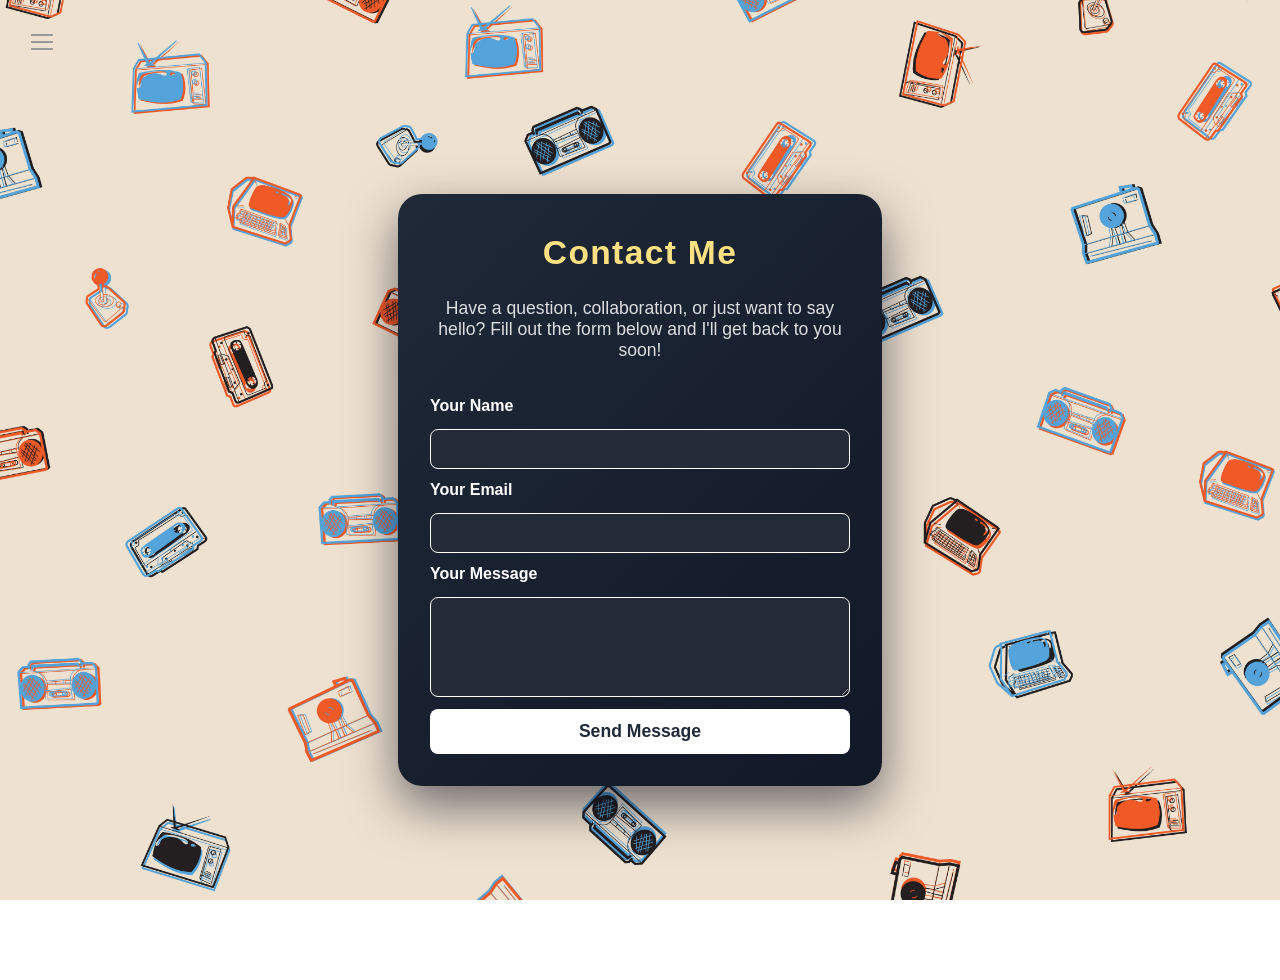
==== contact.html @ 7f72a53c "Added the website" ====
<!DOCTYPE html>
<html lang="en">
<head>
    <meta charset="UTF-8">
    <meta name="viewport" content="width=device-width,initial-scale=1">
    <title>Contact — Davis King</title>
    <link rel="stylesheet" href="assets/css/styles.css">
    <style>
        body {
            background: url('assets/images/background1.jpg') center center/cover no-repeat;
            min-height: 100vh;
            width: 100vw;
            margin: 0;
            font-family: 'Segoe UI', Arial, sans-serif;
        }
        .contact-hero {
            min-height: 100vh;
            display: flex;
            align-items: center;
            justify-content: center;
            padding: 40px 0;
        }
        .contact-card {
            background: linear-gradient(135deg,#1f2937 0%, #111827 100%);
            color: #fff;
            padding: 40px 32px 32px 32px;
            border-radius: 24px;
            max-width: 420px;
            width: 90vw;
            min-width: 320px;
            box-shadow: 0 20px 50px rgba(2,6,23,0.55);
            text-align: left;
            display: flex;
            flex-direction: column;
            align-items: center;
            gap: 18px;
        }
        .contact-card h1 {
            margin: 0 0 8px 0;
            font-size: 2.1rem;
            font-weight: 900;
            letter-spacing: 0.04em;
            color: #ffe082;
        }
        .contact-card p {
            margin: 0 0 18px 0;
            color: rgba(255,255,255,0.85);
            font-size: 1.1rem;
            text-align: center;
        }
        .contact-form {
            width: 100%;
            display: flex;
            flex-direction: column;
            gap: 12px;
        }
        .contact-form label {
            font-weight: 600;
            color: #ffffff;
            font-size: 1rem;
            margin-bottom: 2px;
        }
        .contact-form input, .contact-form textarea {
            width: 100%;
            padding: 10px 12px;
            border: 1.5px solid #ffffff;
            border-radius: 8px;
            font-size: 1rem;
            font-family: 'Segoe UI', Arial, sans-serif;
            background: #232b38;
            color: #fff;
            box-sizing: border-box;
            resize: vertical;
        }
        .contact-form textarea {
            min-height: 100px;
        }
        .contact-form button {
            background: #ffffff;
            color: #1f2937;
            font-weight: 700;
            font-size: 1.1rem;
            border: none;
            border-radius: 8px;
            padding: 12px 0;
            cursor: pointer;
            transition: background 0.18s;
        }
        .contact-form button:hover {
            background: #ffffff;
        }
        @media (max-width: 600px) {
            .contact-card { padding: 20px 6px; }
        }
    </style>
</head>
<body>
    <!-- Toggle Button -->
    <button id="navToggle" class="nav-toggle" aria-label="Open navigation">
        <span class="burger" aria-hidden="true"></span>
    </button>
    <!-- Navigation -->
    <nav class="navigation" id="navigation">
        <a class="Home" href="index.html">Home</a>
        <a class="Projects" href="projects.html">Projects</a>
        <a class="Contact" href="contact.html">Contact</a>
    </nav>
    <main>
        <div class="contact-hero">
            <div class="contact-card">
                <h1>Contact Me</h1>
                <p>Have a question, collaboration, or just want to say hello? Fill out the form below and I'll get back to you soon!</p>
                <form class="contact-form" action="https://formspree.io/f/mnqewqzv" method="POST">
                    <label for="name">Your Name</label>
                    <input type="text" id="name" name="name" required autocomplete="name">
                    <label for="email">Your Email</label>
                    <input type="email" id="email" name="email" required autocomplete="email">
                    <label for="message">Your Message</label>
                    <textarea id="message" name="message" required></textarea>
                    <button type="submit">Send Message</button>
                </form>
            </div>
        </div>
    </main>
    <script src="assets/js/script.js"></script>
</body>
</html>
---- assets/css/styles.css ----
.projects-bg {
    position: fixed;
    inset: 0;
    width: 100%;
    height: 100%;
    z-index: -1;
}

html, body {
    margin: 0;
    padding: 0;
    height: 100%;
}

.projects-page {
    position: relative;
    z-index: 1;
}

.projects-grid {
    background: #999999;
    border-radius: 24px;
    box-shadow: 0 8px 32px rgba(20,20,20,0.08);
    padding: 32px;
    
}
/*INDEX PAGE STYLES*/
/* Hero (index) — short cover */
.hero {
    padding: 20px 20px;
    display: flex;
    align-items: flex-start;
    justify-content: center;
    min-height: calc(100vh - 40px);
    background: url(../images/background2.JPG) center center/cover no-repeat;
}

.hero-card {
    background: linear-gradient(135deg,#1f2937 0%, #111827 100%);
    color: #fff;
    padding: 36px 28px;
    border-radius: 24px;
    max-width: 900px;
    width: 80vw;
    min-width: 320px;
    box-shadow: 0 20px 50px rgba(2,6,23,0.55);
    text-align: left;
    margin: 48px auto 0 auto;
    display: flex;
    flex-direction: column;
    align-items: center;
    gap: 18px;
}


.hero-card h1 { margin: 0 0 8px 0; font-size: 2.1rem; }
.hero-card .tagline { margin: 0 0 18px 0; color: rgba(255,255,255,0.85); }

.hero-ctas { display: flex; gap: 12px; }
.cta { display: inline-block; padding: 10px 16px; border-radius: 10px; text-decoration: none; font-weight:700 }
.cta.primary { background: #fff; color:#111; }
.cta.secondary { background: transparent; color:#fff; border: 1px solid rgba(255,255,255,0.08); }

@media (max-width:520px) {
    .hero-card { padding: 24px 18px; border-radius: 12px; }
    .hero-card h1 { font-size: 1.6rem }
}

/* Showcase Panel (index) */
/* Showcase Gallery Styles */
.showcase-gallery {
    display: flex;
    flex-wrap: wrap;
    gap: 18px;
    justify-content: center;
    margin: 24px 0;
}
.showcase-gallery .showcase-image {
    width: 180px;
    height: 180px;
    object-fit: cover;
    border-radius: 12px;
    box-shadow: 0 4px 16px rgba(0,0,0,0.12);
    transition: transform 0.2s;
}
.showcase-gallery .showcase-image:hover {
    transform: scale(1.06);
    box-shadow: 0 8px 24px rgba(0,0,0,0.18);
}
.showcase {
    padding: 80px 20px;
    background: rgb(47, 47, 47);
    min-height: 70vh;
    display: flex;
    align-items: center;
    justify-content: center;
    border-radius: 12px 12px 0 0;
}

.showcase-content {
    max-width: 800px;
    width: 100%;
    color: #fff;
    text-align: center;
}

.showcase-content h2 {
    margin: 0 0 12px 0;
    font-size: 2.4rem;
}

.showcase-content p {
    margin: 0 0 24px 0;
    color: rgba(255, 255, 255, 0.8);
    font-size: 1.1rem;
}



/*NAVIGATION MENU*
/* Toggle Button (hamburger -> X) */

.nav-toggle {
    position: fixed;
    top: 20px;
    left: 20px;
    width: 44px;
    height: 44px;
    background: transparent;
    border: none;
    padding: 8px;
    display: flex;
    align-items: center;
    justify-content: center;
    cursor: pointer;
    z-index: 1000;
}

.nav-toggle:focus {
    outline: 2px solid rgba(255,255,255,0.12);
    outline-offset: 4px;
}

.nav-toggle .burger {
    display: block;
    position: relative;
    width: 22px;
    height: 2px;
    background: #999;
    transition: background 200ms ease;
}

.nav-toggle .burger::before,
.nav-toggle .burger::after {
    content: '';
    position: absolute;
    left: 0;
    width: 22px;
    height: 2px;
    background: #999;
    transition: transform 200ms ease, top 200ms ease;
}

.nav-toggle .burger::before { top: -7px; }
.nav-toggle .burger::after { top: 7px; }

/* Open state: middle line fades, top/bottom rotate into an X */
.nav-toggle.open .burger { background: transparent; }
.nav-toggle.open .burger::before {
    top: 0;
    transform: rotate(45deg);
}
.nav-toggle.open .burger::after {
    top: 0;
    transform: rotate(-45deg);
}

/* Navigation tab */
.navigation {
    position: fixed;
    top: 0;
    left: 0;
    width: 100px;
    height: 100vh;
    background-color: #222;
    display: flex;
    flex-direction: column;
    align-items: center;
    padding-top: 80px;
    transform: translateX(-100%);
    transition: transform 0.3s ease;
    z-index: 999;
    --nav-hover-color: rgba(255, 255, 255, 0.15);
}

.navigation.active {
    transform: translateX(0);
}

.navigation a {
    padding: 18px 16px;
    color: white;
    text-decoration: none;
    border: none;
    transition: background-color 200ms ease;
    position: relative;
    font-size: 1.05rem;
    border-radius: 12px;
}

.navigation a:last-child::after {
    content: '';
}

.navigation a:not(:last-child)::after {
    content: '';
}

.navigation a:hover {
    background-color: var(--nav-hover-color);
}




/* Projects grid + tiles */
.projects-page {
    padding: 80px 20px 48px;
    max-width: 1100px;
    margin: 0 auto;
}

.projects-grid {
    display: grid;
    grid-template-columns: repeat(auto-fit, minmax(220px, 1fr));
    gap: 24px;
}

.project-tile {
    display: block;
    position: relative;
    aspect-ratio: 1 / 1;
    border-radius: 18px;
    overflow: hidden;
    text-decoration: none;
    color: inherit;
    box-shadow: 0 6px 18px rgba(20,20,20,0.18);
    transition: transform 260ms cubic-bezier(.2,.9,.2,1), box-shadow 260ms;
}

.project-tile:focus,
.project-tile:hover {
    transform: translateY(-8px) scale(1.02);
    box-shadow: 0 18px 40px rgba(20,20,20,0.24);
}

.tile-inner {
    position: absolute;
    inset: 0;
    padding: 20px;
    display: flex;
    flex-direction: column;
    justify-content: space-between;
}

.tile-inner h3 {
    margin: 0 0 6px 0;
    color: #fff;
    font-size: 1.05rem;
}

.tile-inner p {
    margin: 0;
    color: rgba(255,255,255,0.9);
    font-size: 0.92rem;
}

.reveal {
    position: absolute;
    left: 14px;
    right: 14px;
    bottom: 14px;
    height: 48px;
    background: #fff;
    color: #111;
    border-radius: 12px;
    display: flex;
    align-items: center;
    justify-content: center;
    gap: 10px;
    font-weight: 700;
    transform: translateY(120%);
    transition: transform 280ms cubic-bezier(.2,.9,.2,1);
    box-shadow: 0 8px 22px rgba(10,10,10,0.08);
}

.project-tile:hover .reveal,
.project-tile:focus .reveal {
    transform: translateY(0%);
}

.reveal .arrow {
    display: inline-block;
    transition: transform 240ms ease;
}

.project-tile:hover .reveal .arrow,
.project-tile:focus .reveal .arrow {
    transform: translateX(6px);
}

/* Make reveal visible on keyboard focus */
.project-tile:focus { outline: 2px solid rgba(255,255,255,0.12); }






/* Individual Project Page Styles */
.project-hero {
    width: 100%;
    height: 100vh;
    display: flex;
    align-items: center;
    justify-content: center;
    overflow: hidden;
    background: #ffffff;
}

.project-image {
    width: 100%;
    height: 100%;
    object-fit: cover;
    border-radius: 12px;
}

/* Multi-image project hero */
.project-hero-multi {
    width: 100%;
    max-width: 2000px;
    margin: 0 auto;
    padding: 40px 20px;
    background: #d5d5d5;
    display: flex;
    justify-content: center;
    gap: 24px;
    flex-wrap: wrap;
    border-radius: 12px 12px 0 0;
    box-sizing: border-box;
    position: relative;
    top: 10px;
}
.project-hero-multi .project-image {
    flex: 1;
    min-width: 250px;
    max-width: 400px;
    height: 500px;
    border-radius: 12px;
}

@media (max-width: 1024px) {
    .project-hero-multi .project-image {
        height: 400px;
        max-width: 300px;
    }
}

@media (max-width: 640px) {
    .project-hero-multi {
        flex-direction: column;
    }

    .project-hero-multi .project-image {
        max-width: 100%;
        height: 400px;
    }
}

.project-description {
    padding: 80px 20px;
    color: #fff;
    border-radius:12px 12px 0 0;
    margin-top: -5px;
    position: relative;
    z-index: 5;
    background: #ff8800;
}

/* Project-specific color schemes */
.project-description.bottlecap {
    background: linear-gradient(135deg, #1a472a 0%, #0f2a1a 100%);
}

.project-description.chicfila {
    background: #ff0000;
}

.project-description.chicfila .description-content h1 {
    color: #dedeb8;
}

.project-description.chicfila .description-content p {
    color: rgba(254, 255, 186, 0.8);
}

.project-description.toy {
    background: rgb(255, 140, 0);
}
.project-description.toy .description-content h1 {
    color: #f2ffab;
}
.project-description.toy .description-content p {
    color: rgba(251, 255, 219, 0.85);
}

.project-description.hotsauce {
    background: rgb(151, 0, 0);
}
.project-description.hotsauce .description-content h1 {
    color: #fff7bc;
}
.project-description.hotsauce .description-content p {
    color: rgba(255, 255, 255, 0.85);
}

.description-content {
    max-width: 800px;
    margin: 0 auto;
}

.description-content h1 {
    margin: 0 0 20px 0;
    font-size: 2.8rem;
    font-weight: 700;
}

.description-content p {
    margin: 0;
    font-size: 1.1rem;
    line-height: 1.6;
    color: rgba(255, 255, 255, 0.85);
}
/* Navigation between projects */
.project-nav {
    padding: 80px 20px;
    background: #0f172a;
    display: flex;
    justify-content: center;
    gap: 24px;
    bottom: 20px;
    border-top: 1px solid rgba(255, 255, 255, 0.1);
    border-radius: 12px 12px 0 0;
    margin-top: -5px;
    position: relative;
    z-index: 6;
}

.prev-project {
    display: flex;
    align-items: center;
    gap: 12px;
    padding: 16px 24px;
    color: #fff;
    text-decoration: none;
    font-size: 1rem;
    font-weight: 700;
    border: 2px solid rgba(255, 255, 255, 0.3);
    border-radius: 12px;
    transition: all 260ms cubic-bezier(0.2, 0.9, 0.2, 1);
}

.prev-project:hover {
    border-color: rgba(255, 255, 255, 0.8);
    background: rgba(255, 255, 255, 0.08);
    transform: translateX(-4px);
}

.prev-project-arrow {
    display: inline-block;
    transition: transform 260ms cubic-bezier(0.2, 0.9, 0.2, 1);
}
.prev-project:hover .prev-project-arrow {
    transform: translateX(-6px);
}

.project-ret {
    display: flex;
    align-items: center;
    gap: 12px;
    padding: 16px 24px;
    color: #fff;
    text-decoration: none;
    font-size: 1rem;
    font-weight: 700;
    border: 2px solid rgba(255, 255, 255, 0.3);
    border-radius: 12px;
    transition: all 260ms cubic-bezier(0.2, 0.9, 0.2, 1);
}

.project-ret:hover {
    border-color: rgba(255, 255, 255, 0.8);
    background: rgba(255, 255, 255, 0.08);
    transform: translateY(-4px);
}

.project-ret-arrow {
    display: inline-block;
    transition: transform 260ms cubic-bezier(0.2, 0.9, 0.2, 1);
}

.project-ret:hover .project-ret-arrow {
    transform: translateY(-6px);
}

.next-project {
    display: flex;
    align-items: center;
    gap: 16px;
    padding: 20px 32px;
    color: #fff;
    text-decoration: none;
    font-size: 1.1rem;
    font-weight: 700;
    border: 2px solid rgba(255, 255, 255, 0.3);
    border-radius: 12px;
    transition: all 260ms cubic-bezier(0.2, 0.9, 0.2, 1);
    position: relative;
}

.next-project:hover {
    border-color: rgba(255, 255, 255, 0.8);
    background: rgba(255, 255, 255, 0.08);
    transform: translateX(8px);
}

.next-project-arrow {
    display: inline-block;
    transition: transform 260ms cubic-bezier(0.2, 0.9, 0.2, 1);
}

.next-project:hover .next-project-arrow {
    transform: translateX(6px);
}

@media (max-width: 640px) {
    .description-content h1 {
        font-size: 2rem;
    }

    .description-content p {
        font-size: 1rem;
    }

    .next-project {
        padding: 16px 24px;
        font-size: 1rem;
    }
}



/* Image Lightbox */
.clickable-image {
    cursor: pointer;
    transition: opacity 200ms ease;
}

.clickable-image:hover {
    opacity: 0.9;
}

.image-lightbox {
    display: none;
    position: fixed;
    top: 0;
    left: 0;
    width: 100%;
    height: 100%;
    background: rgba(0, 0, 0, 0.95);
    z-index: 2000;
    align-items: center;
    justify-content: center;
    padding: 20px;
    box-sizing: border-box;
}

.image-lightbox.active {
    display: flex;
}

.lightbox-content {
    position: relative;
    width: 100%;
    height: 100%;
    display: flex;
    align-items: center;
    justify-content: center;
    max-width: calc(100vw - 40px);
    max-height: calc(100vh - 40px);
}

.lightbox-image {
    max-width: 100%;
    max-height: 100%;
    object-fit: contain;
    border-radius: 8px;
}

.lightbox-close {
    position: absolute;
    top: 20px;
    right: 20px;
    width: 44px;
    height: 44px;
    background: rgba(255, 255, 255, 0.1);
    border: 2px solid rgba(255, 255, 255, 0.3);
    color: #fff;
    font-size: 32px;
    border-radius: 8px;
    cursor: pointer;
    display: flex;
    align-items: center;
    justify-content: center;
    transition: all 200ms ease;
    z-index: 2001;
}

.lightbox-close:hover {
    background: rgba(255, 255, 255, 0.2);
    border-color: rgba(255, 255, 255, 0.6);
}

.lightbox-nav {
    position: absolute;
    top: 50%;
    transform: translateY(-50%);
    width: 48px;
    height: 48px;
    background: rgba(255, 255, 255, 0.1);
    border: 2px solid rgba(255, 255, 255, 0.3);
    color: #fff;
    font-size: 24px;
    border-radius: 8px;
    cursor: pointer;
    display: flex;
    align-items: center;
    justify-content: center;
    transition: all 200ms ease;
    z-index: 2001;
}

.lightbox-nav:hover {
    background: rgba(255, 255, 255, 0.2);
    border-color: rgba(255, 255, 255, 0.6);
}

.lightbox-prev {
    left: 20px;
}

.lightbox-next {
    right: 20px;
}

.lightbox-nav.hidden {
    display: none;
}

@media (max-width: 640px) {
    .lightbox-nav {
        width: 40px;
        height: 40px;
        font-size: 20px;
    }

    .lightbox-prev {
        left: 10px;
    }

    .lightbox-next {
        right: 10px;
    }
}
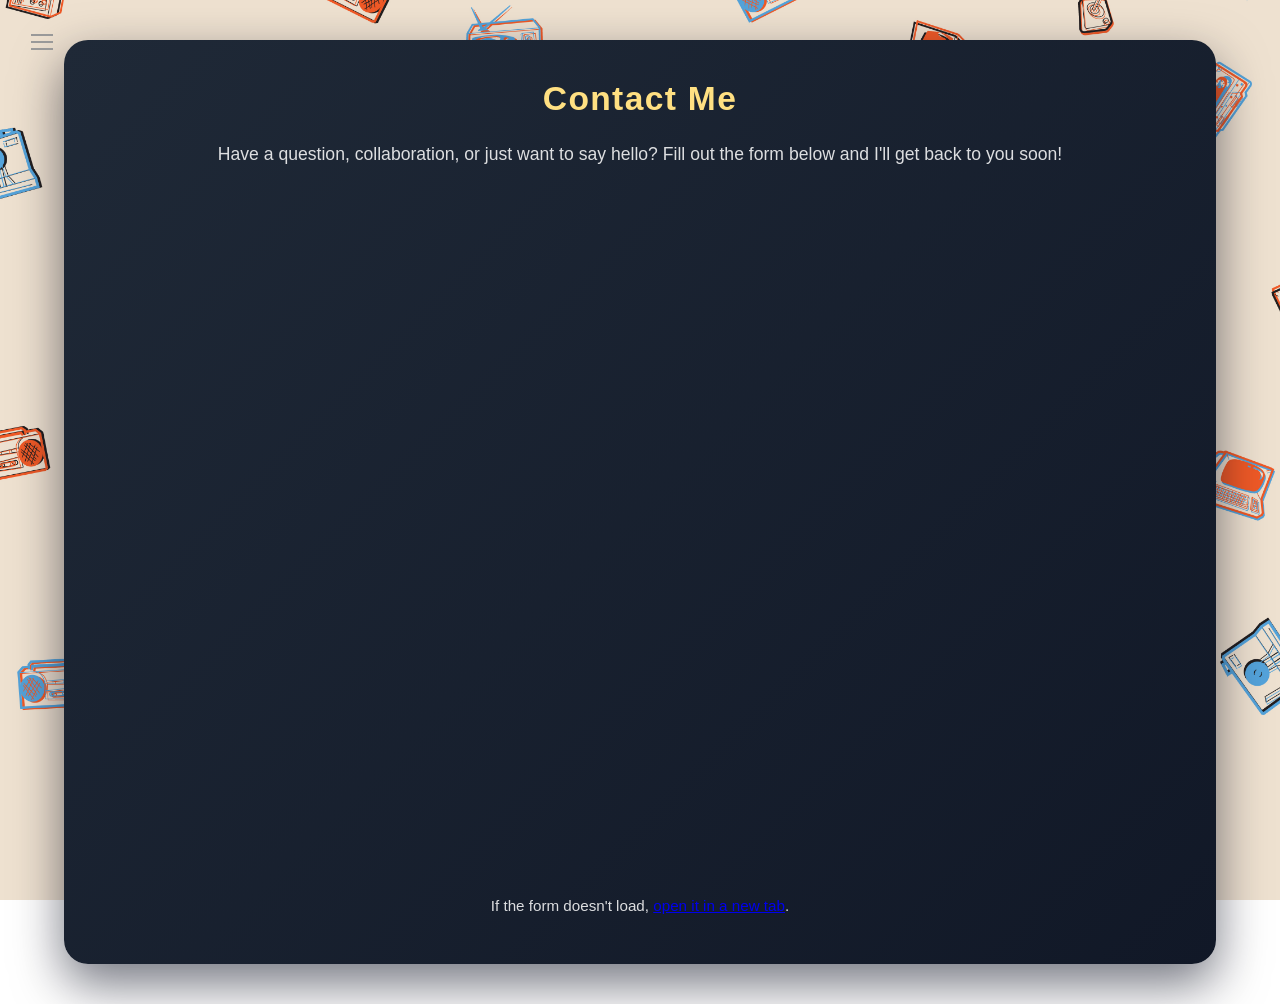
==== commit eca2f306: "Fixed contact card" ====
--- a/contact.html
+++ b/contact.html
@@ -4,6 +4,7 @@
     <meta charset="UTF-8">
     <meta name="viewport" content="width=device-width,initial-scale=1">
     <title>Contact — Davis King</title>
+    <link rel="icon" type="image/png" href="assets/images/icon.png">
     <link rel="stylesheet" href="assets/css/styles.css">
     <style>
         body {
@@ -25,8 +26,10 @@
             color: #fff;
             padding: 40px 32px 32px 32px;
             border-radius: 24px;
-            max-width: 420px;
-            width: 90vw;
+            /* widened: 4x the previous max-width (420px -> 1680px) */
+            max-width: 1680px;
+            /* use viewport-based width but cap with max-width */
+            width: 85vw;
             min-width: 320px;
             box-shadow: 0 20px 50px rgba(2,6,23,0.55);
             text-align: left;
@@ -89,6 +92,19 @@
         .contact-form button:hover {
             background: #ffffff;
         }
+        /* Embed wrapper: make iframe fill the contact card width */
+        .embed-wrapper { width: 100%; }
+        .embed-wrapper iframe {
+            width: 100%;
+            max-width: 100%;
+            height: 76vh;
+            min-height: 520px;
+            border: 0;
+            border-radius: 12px;
+            display: block;
+            box-sizing: border-box;
+            overflow: hidden;
+        }
         @media (max-width: 600px) {
             .contact-card { padding: 20px 6px; }
         }
@@ -110,15 +126,10 @@
             <div class="contact-card">
                 <h1>Contact Me</h1>
                 <p>Have a question, collaboration, or just want to say hello? Fill out the form below and I'll get back to you soon!</p>
-                <form class="contact-form" action="https://formspree.io/f/mnqewqzv" method="POST">
-                    <label for="name">Your Name</label>
-                    <input type="text" id="name" name="name" required autocomplete="name">
-                    <label for="email">Your Email</label>
-                    <input type="email" id="email" name="email" required autocomplete="email">
-                    <label for="message">Your Message</label>
-                    <textarea id="message" name="message" required></textarea>
-                    <button type="submit">Send Message</button>
-                </form>
+                <div class="embed-wrapper">
+                    <iframe src="https://docs.google.com/forms/d/e/1FAIpQLSdCgOa4gHh3NYBFlaBA7JQrpjaQeRc4cpb9NL7wgyRKmhed1Q/viewform?embedded=true" width="100%" height="821" frameborder="0" marginheight="0" marginwidth="0">Loading…</iframe>
+                    <p style="margin-top:12px; text-align:center; font-size:0.95rem; color:rgba(255,255,255,0.85);">If the form doesn't load, <a href="https://docs.google.com/forms/d/e/1FAIpQLSdCgOa4gHh3NYBFlaBA7JQrpjaQeRc4cpb9NL7wgyRKmhed1Q/viewform?usp=dialog" target="_blank" rel="noopener noreferrer">open it in a new tab</a>.</p>
+                </div>
             </div>
         </div>
     </main>
--- a/assets/css/styles.css
+++ b/assets/css/styles.css
@@ -12,6 +12,11 @@
     height: 100%;
 }
 
+img {
+    max-width: 100%;
+    height: auto;
+}
+
 .projects-page {
     position: relative;
     z-index: 1;
@@ -32,7 +37,8 @@
     align-items: flex-start;
     justify-content: center;
     min-height: calc(100vh - 40px);
-    background: url(../images/background2.JPG) center center/cover no-repeat;
+    position: relative;
+    overflow: hidden;
 }
 
 .hero-card {
@@ -50,6 +56,51 @@
     flex-direction: column;
     align-items: center;
     gap: 18px;
+    position: relative;
+    z-index: 2;
+}
+
+/* Cloud layers b0ehind hero card */
+.clouds {
+    position: absolute;
+    inset: 0;
+    width: 100%;
+    height: 100%;
+    overflow: hidden;
+    pointer-events: none;
+    z-index: 0;
+}
+.clouds__layer {
+    position: absolute;
+    top: 0;
+    left: 0;
+    width: 200%;
+    height: 100%;
+    background-repeat: repeat-x;
+    background-position: 0 10%;
+    background-size: contain;
+    transform: translateX(0);
+}
+.clouds__layer--1 {
+    background-image: url('../images/clouds1.png');
+    animation: cloudMove 60s linear infinite;
+    z-index: 1;
+}
+.clouds__layer--2 {
+    background-image: url('../images/clouds2.png');
+    animation: cloudMove 200s linear infinite;
+    z-index: 2;
+}
+.clouds__layer--3 {
+    background-image: url('../images/clouds3.png');
+    animation: cloudMove 400s linear infinite;
+    opacity: 0.8;
+    z-index: 3;
+}
+
+@keyframes cloudMove {
+    from { transform: translateX(0); }
+    to { transform: translateX(-50%); }
 }
 
 
@@ -681,4 +732,118 @@
     .lightbox-next {
         right: 10px;
     }
+}
+
+@media (max-width: 900px) {
+    .hero {
+        padding: 24px 16px 40px;
+        min-height: auto;
+        align-items: center;
+    }
+
+    .hero-card {
+        width: 92vw;
+        min-width: 0;
+        margin-top: 64px;
+    }
+
+    #hero-image {
+        height: 240px !important;
+    }
+
+    .hero-ctas {
+        width: 100%;
+        flex-wrap: wrap;
+        justify-content: center;
+    }
+
+    .cta {
+        width: 100%;
+        text-align: center;
+    }
+
+    .showcase {
+        padding: 56px 16px;
+    }
+
+    .showcase-content h2 {
+        font-size: 2rem;
+    }
+
+    .showcase-gallery {
+        gap: 12px;
+    }
+
+    .showcase-gallery .showcase-image {
+        width: 46vw;
+        height: 46vw;
+        max-width: 200px;
+        max-height: 200px;
+    }
+
+    .navigation {
+        width: min(72vw, 260px);
+        align-items: flex-start;
+        padding-left: 16px;
+        padding-right: 16px;
+    }
+
+    .navigation a {
+        width: 100%;
+    }
+
+    .projects-bg {
+        position: relative;
+    }
+
+    .projects-page {
+        padding: 96px 16px 40px;
+    }
+
+    .projects-grid {
+        padding: 20px;
+        grid-template-columns: repeat(auto-fit, minmax(160px, 1fr));
+        gap: 16px;
+    }
+
+    .projects-page h1 {
+        font-size: 2.2rem !important;
+    }
+
+    .projects-page p {
+        font-size: 1.05rem !important;
+    }
+
+    .project-hero {
+        height: 70vh;
+    }
+
+    .project-hero-multi {
+        padding: 24px 16px;
+    }
+
+    .project-nav {
+        flex-direction: column;
+        align-items: stretch;
+        gap: 16px;
+    }
+
+    .prev-project,
+    .project-ret,
+    .next-project {
+        justify-content: center;
+    }
+}
+
+@media (max-width: 520px) {
+    #hero-image {
+        height: 200px !important;
+    }
+
+    .showcase-gallery .showcase-image {
+        width: 80vw;
+        height: 80vw;
+        max-width: 320px;
+        max-height: 320px;
+    }
 }
